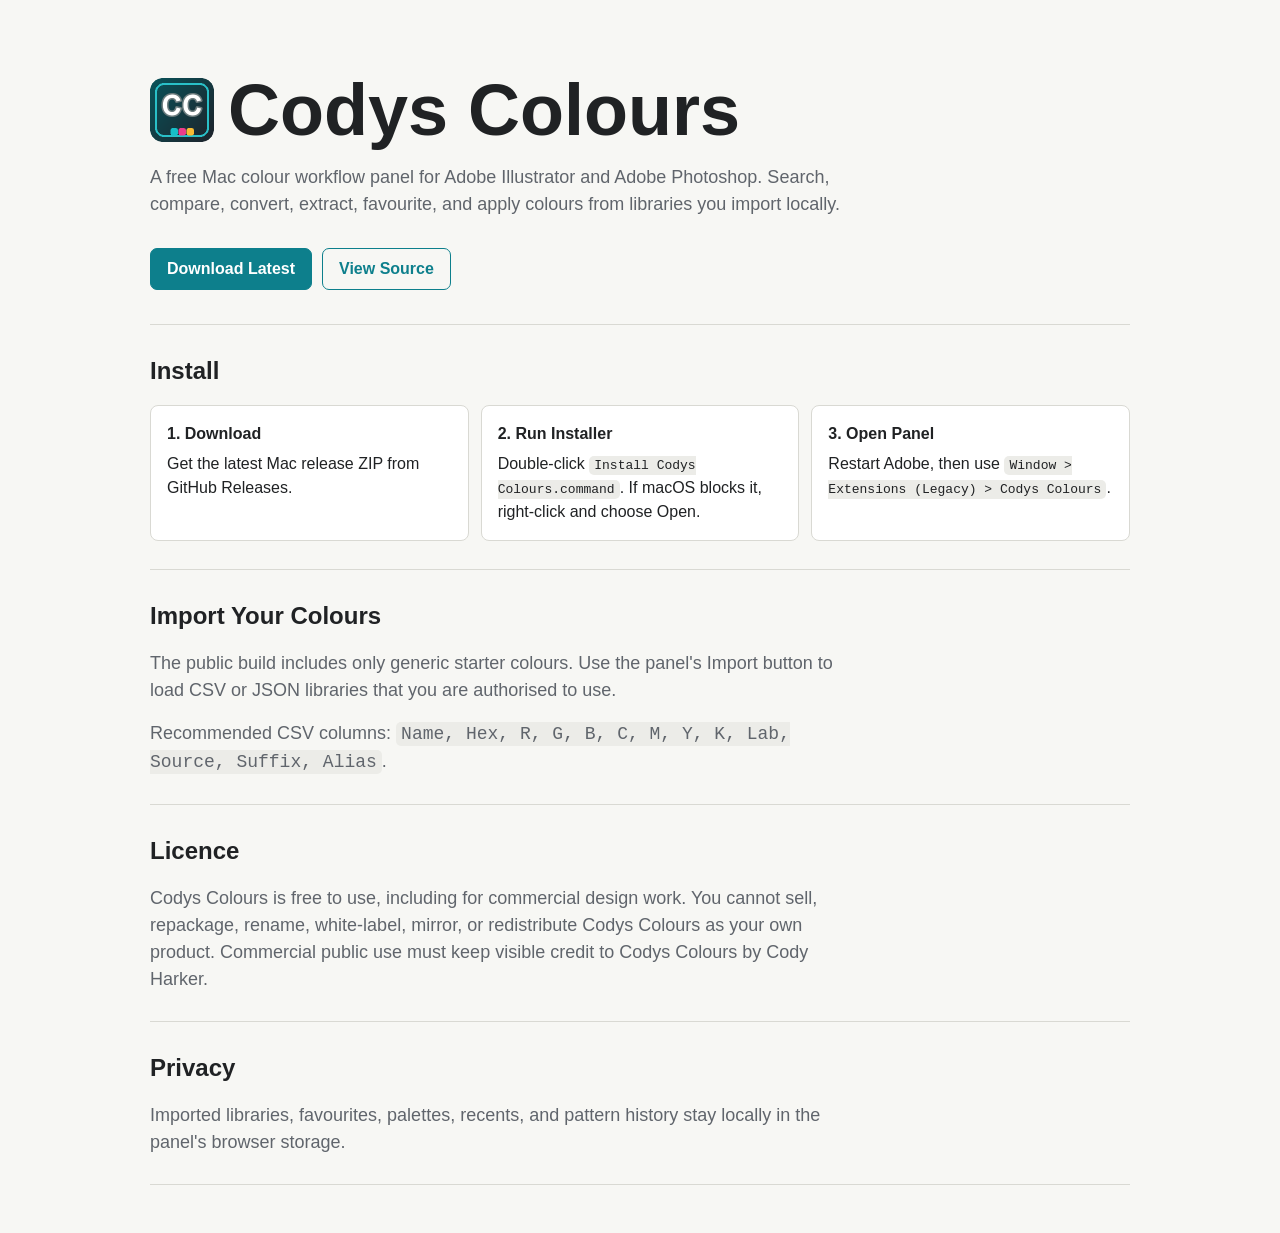
==== docs/index.html @ bc73c2c8 "Publish Codys Colours custom licensed release" ====
<!doctype html>
<html lang="en">
<head>
  <meta charset="utf-8">
  <meta name="viewport" content="width=device-width, initial-scale=1">
  <title>Codys Colours</title>
  <style>
    :root {
      --bg: #f7f7f4;
      --ink: #202224;
      --muted: #60656c;
      --accent: #0d7f8c;
      --line: #d9d9d3;
      --panel: #fff;
    }
    * { box-sizing: border-box; }
    body {
      margin: 0;
      background: var(--bg);
      color: var(--ink);
      font-family: -apple-system, BlinkMacSystemFont, "Segoe UI", sans-serif;
      line-height: 1.5;
    }
    main {
      width: min(980px, calc(100% - 32px));
      margin: 0 auto;
      padding: 48px 0;
    }
    header {
      display: grid;
      gap: 20px;
      padding: 28px 0 34px;
      border-bottom: 1px solid var(--line);
    }
    .brand {
      display: flex;
      align-items: center;
      gap: 14px;
    }
    .brand img {
      width: 64px;
      height: 64px;
      border-radius: 12px;
    }
    h1 {
      margin: 0;
      font-size: clamp(38px, 8vw, 72px);
      line-height: 0.95;
      letter-spacing: 0;
    }
    p {
      max-width: 720px;
      margin: 0;
      color: var(--muted);
      font-size: 18px;
    }
    .actions {
      display: flex;
      flex-wrap: wrap;
      gap: 10px;
      margin-top: 10px;
    }
    a.button {
      display: inline-flex;
      min-height: 42px;
      align-items: center;
      border: 1px solid var(--accent);
      border-radius: 7px;
      background: var(--accent);
      color: #fff;
      padding: 0 16px;
      text-decoration: none;
      font-weight: 700;
    }
    a.secondary {
      background: transparent;
      color: var(--accent);
    }
    section {
      display: grid;
      gap: 16px;
      padding: 28px 0;
      border-bottom: 1px solid var(--line);
    }
    h2 {
      margin: 0;
      font-size: 24px;
      letter-spacing: 0;
    }
    .grid {
      display: grid;
      grid-template-columns: repeat(auto-fit, minmax(220px, 1fr));
      gap: 12px;
    }
    .card {
      border: 1px solid var(--line);
      border-radius: 8px;
      background: var(--panel);
      padding: 16px;
    }
    .card strong {
      display: block;
      margin-bottom: 6px;
    }
    code {
      border-radius: 5px;
      background: #ecece8;
      padding: 2px 5px;
    }
  </style>
</head>
<body>
  <main>
    <header>
      <div class="brand">
        <img src="../extension/images/cc-icon-128.png" alt="">
        <h1>Codys Colours</h1>
      </div>
      <p>A free Mac colour workflow panel for Adobe Illustrator and Adobe Photoshop. Search, compare, convert, extract, favourite, and apply colours from libraries you import locally.</p>
      <div class="actions">
        <a class="button" href="https://github.com/thepianoboi-cmyk/Codys-Colours/releases/latest">Download Latest</a>
        <a class="button secondary" href="https://github.com/thepianoboi-cmyk/Codys-Colours">View Source</a>
      </div>
    </header>

    <section>
      <h2>Install</h2>
      <div class="grid">
        <div class="card"><strong>1. Download</strong>Get the latest Mac release ZIP from GitHub Releases.</div>
        <div class="card"><strong>2. Run Installer</strong>Double-click <code>Install Codys Colours.command</code>. If macOS blocks it, right-click and choose Open.</div>
        <div class="card"><strong>3. Open Panel</strong>Restart Adobe, then use <code>Window > Extensions (Legacy) > Codys Colours</code>.</div>
      </div>
    </section>

    <section>
      <h2>Import Your Colours</h2>
      <p>The public build includes only generic starter colours. Use the panel's Import button to load CSV or JSON libraries that you are authorised to use.</p>
      <p>Recommended CSV columns: <code>Name, Hex, R, G, B, C, M, Y, K, Lab, Source, Suffix, Alias</code>.</p>
    </section>

    <section>
      <h2>Licence</h2>
      <p>Codys Colours is free to use, including for commercial design work. You cannot sell, repackage, rename, white-label, mirror, or redistribute Codys Colours as your own product. Commercial public use must keep visible credit to Codys Colours by Cody Harker.</p>
    </section>

    <section>
      <h2>Privacy</h2>
      <p>Imported libraries, favourites, palettes, recents, and pattern history stay locally in the panel's browser storage.</p>
    </section>
  </main>
</body>
</html>
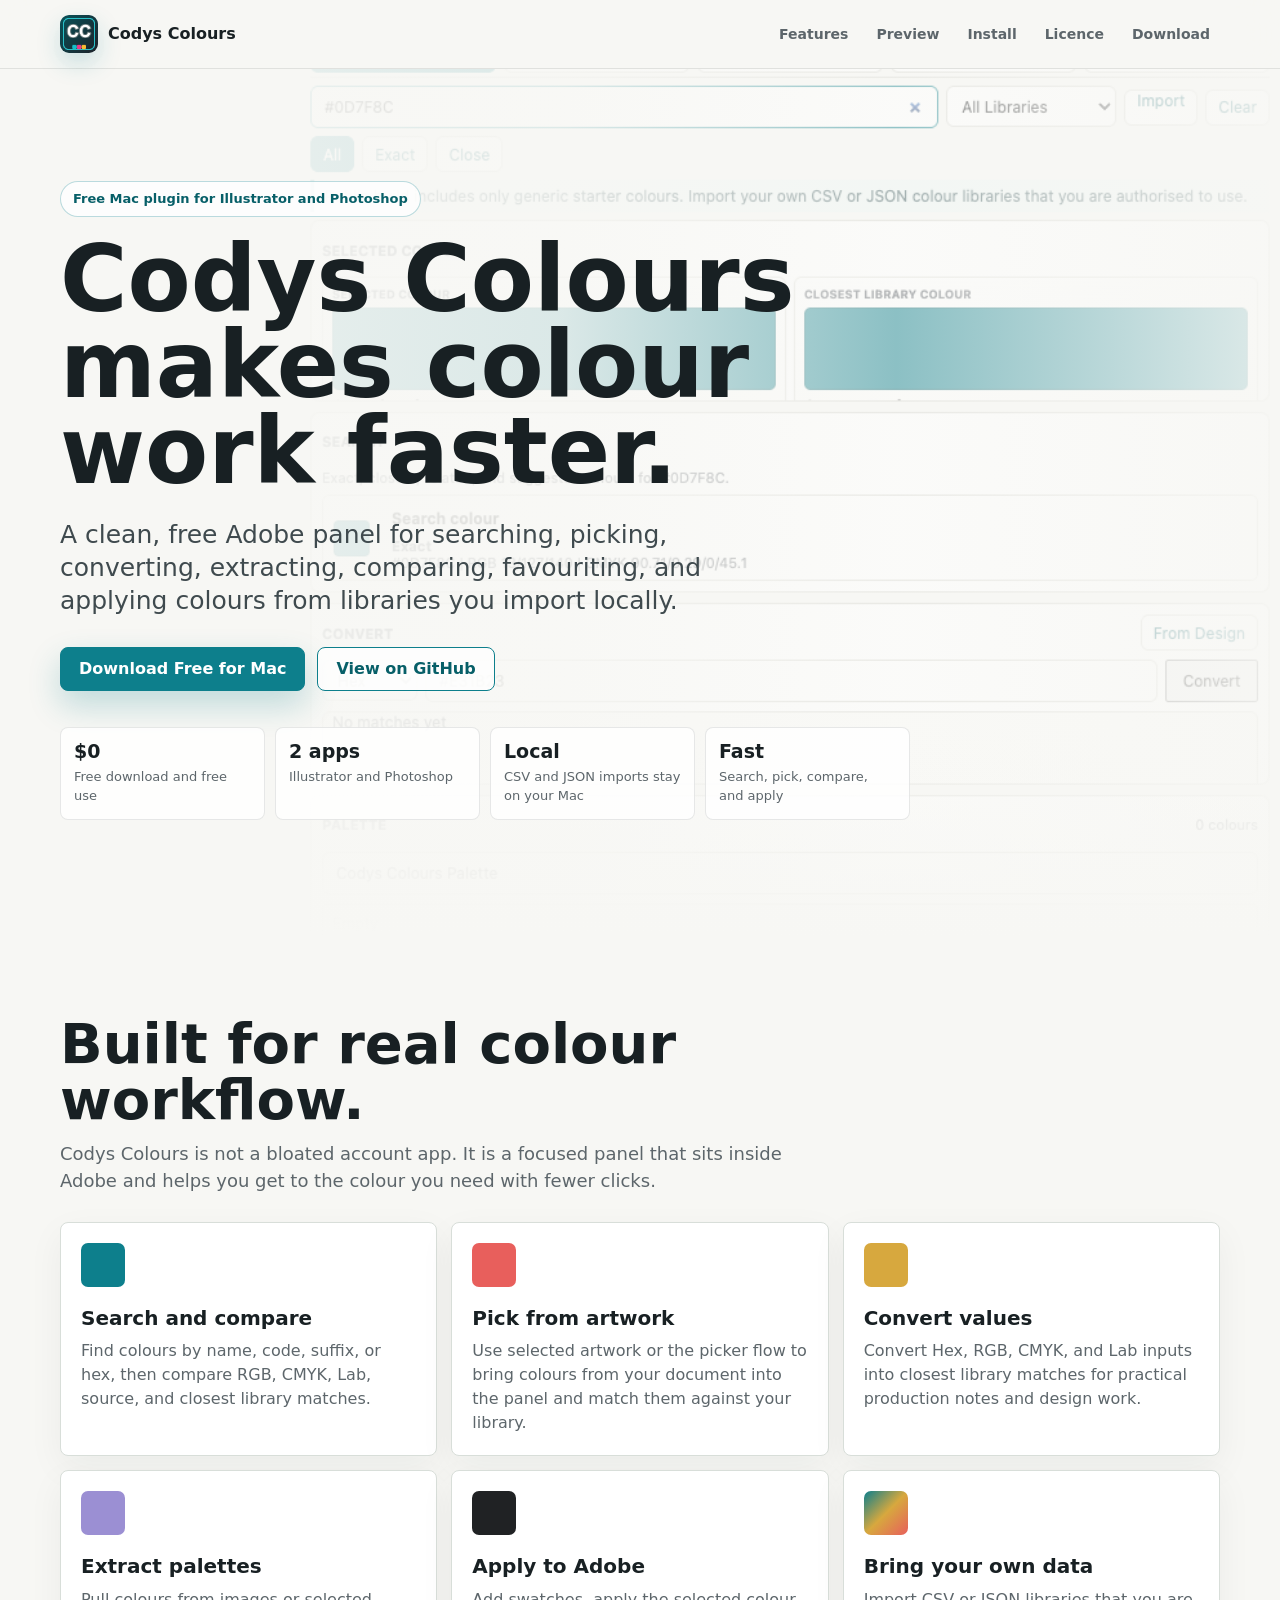
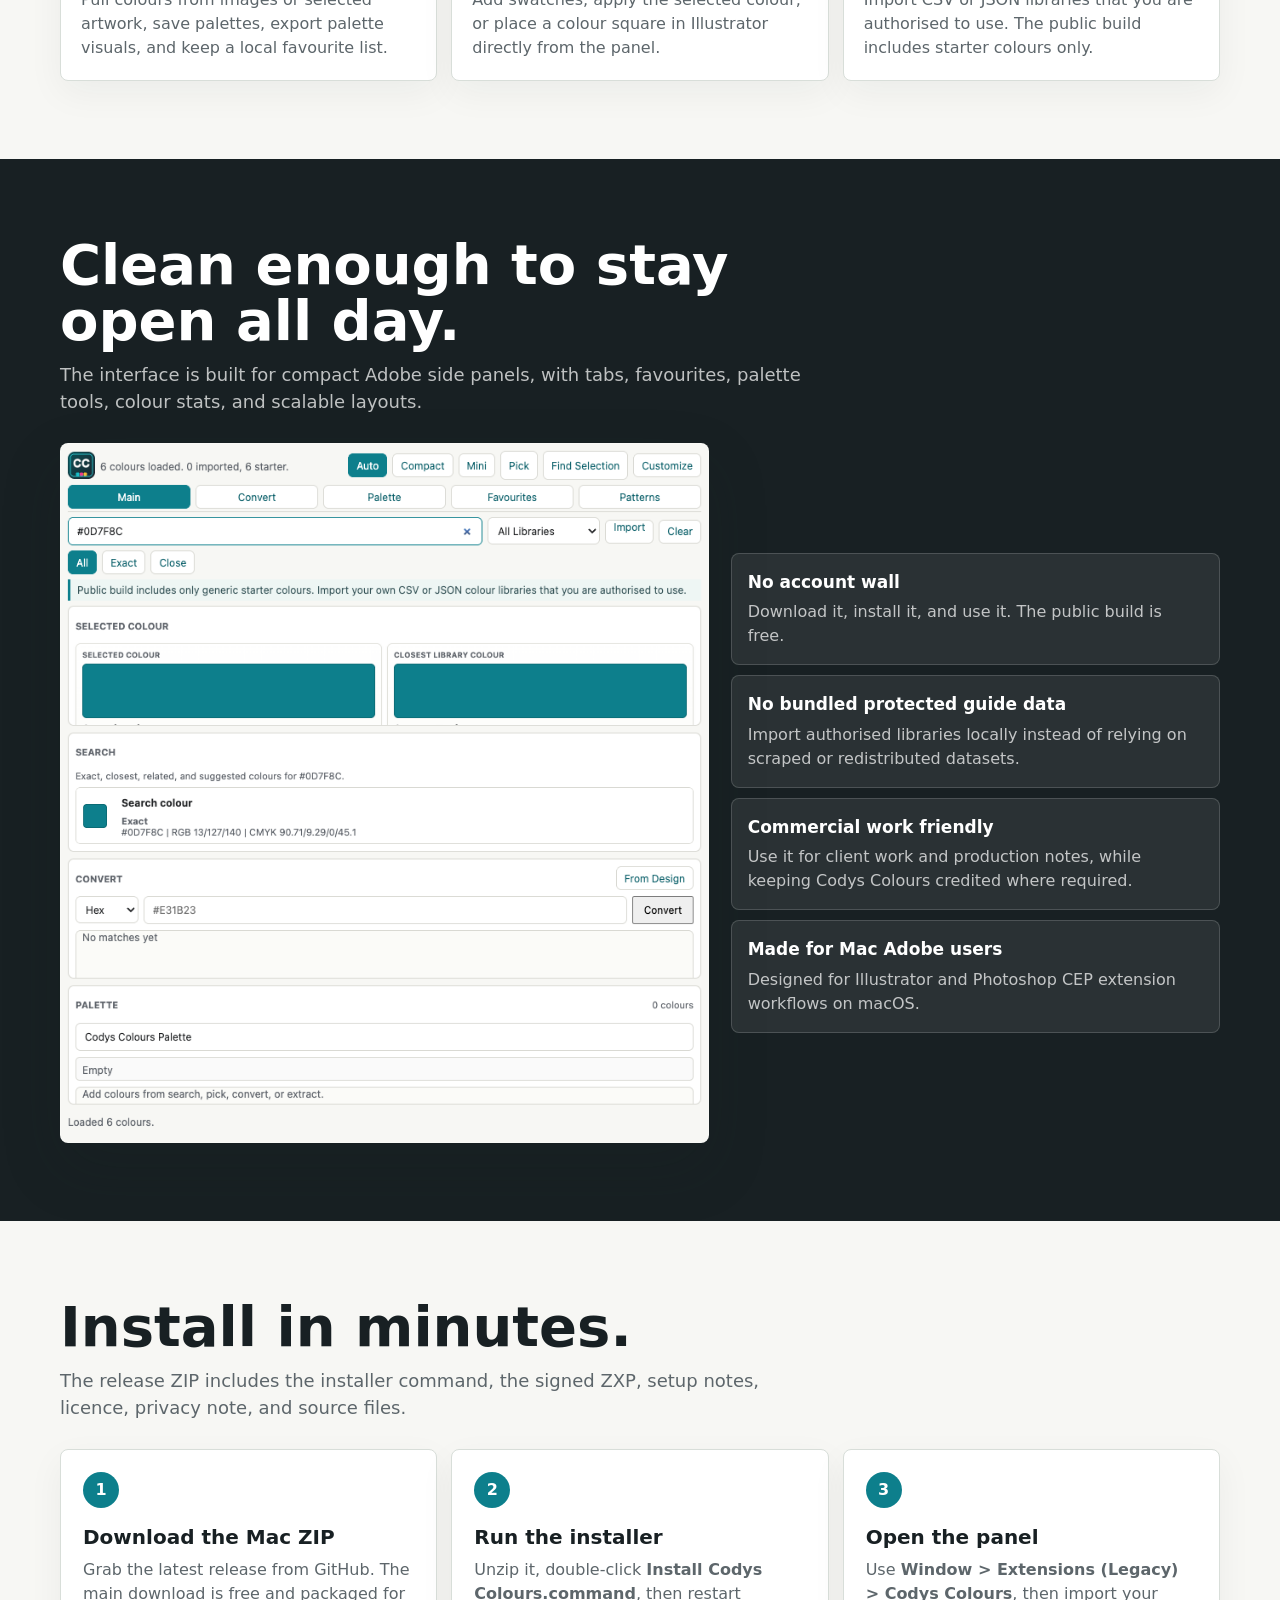
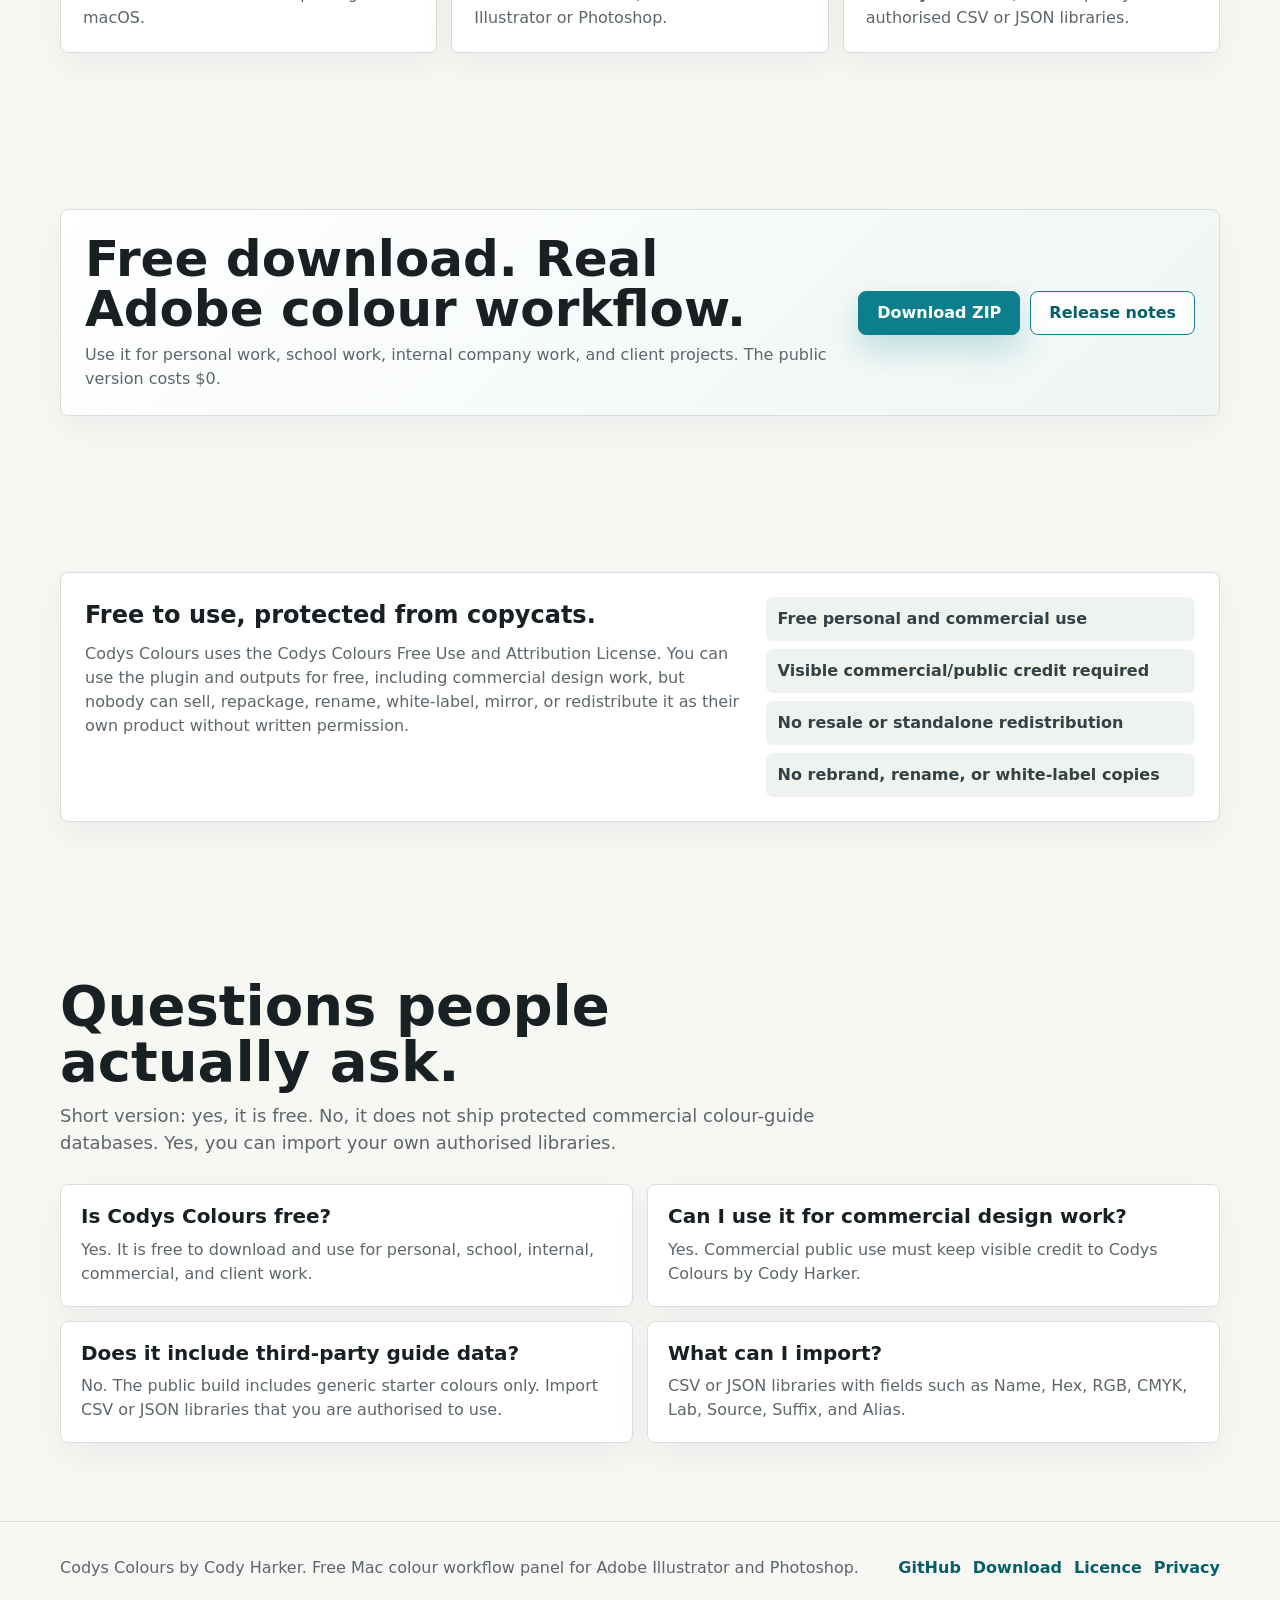
==== commit ca087980: "Redesign public website and add search metadata" ====
--- a/docs/index.html
+++ b/docs/index.html
@@ -3,150 +3,842 @@
 <head>
   <meta charset="utf-8">
   <meta name="viewport" content="width=device-width, initial-scale=1">
-  <title>Codys Colours</title>
+  <title>Codys Colours - Free Mac Colour Plugin for Illustrator and Photoshop</title>
+  <meta name="description" content="Codys Colours is a free Mac colour workflow panel for Adobe Illustrator and Photoshop. Search, pick, compare, convert, extract, palette, favourite, and import authorised CSV or JSON colour libraries.">
+  <meta name="robots" content="index, follow, max-image-preview:large">
+  <meta name="author" content="Cody Harker">
+  <link rel="canonical" href="https://thepianoboi-cmyk.github.io/Codys-Colours/">
+  <link rel="icon" href="assets/cc-icon-128.png">
+  <link rel="apple-touch-icon" href="assets/cc-icon-256.png">
+  <meta property="og:type" content="website">
+  <meta property="og:title" content="Codys Colours - Free Mac Colour Plugin">
+  <meta property="og:description" content="A free Mac colour workflow panel for Adobe Illustrator and Photoshop with search, pick, convert, extract, palette, favourites, and local CSV/JSON import.">
+  <meta property="og:url" content="https://thepianoboi-cmyk.github.io/Codys-Colours/">
+  <meta property="og:image" content="https://thepianoboi-cmyk.github.io/Codys-Colours/assets/codys-colours-panel-preview.png">
+  <meta name="twitter:card" content="summary_large_image">
+  <meta name="twitter:title" content="Codys Colours - Free Mac Colour Plugin">
+  <meta name="twitter:description" content="Free colour workflow panel for Adobe Illustrator and Photoshop on Mac. Import your own authorised colour libraries.">
+  <meta name="twitter:image" content="https://thepianoboi-cmyk.github.io/Codys-Colours/assets/codys-colours-panel-preview.png">
+  <script type="application/ld+json">
+  {
+    "@context": "https://schema.org",
+    "@type": "SoftwareApplication",
+    "name": "Codys Colours",
+    "applicationCategory": "DesignApplication",
+    "operatingSystem": "macOS",
+    "description": "Free Mac colour workflow panel for Adobe Illustrator and Adobe Photoshop. Search, pick, compare, convert, extract, palette, favourite, and import authorised CSV or JSON colour libraries.",
+    "url": "https://thepianoboi-cmyk.github.io/Codys-Colours/",
+    "downloadUrl": "https://github.com/thepianoboi-cmyk/Codys-Colours/releases/latest",
+    "softwareVersion": "1.0.1",
+    "license": "https://github.com/thepianoboi-cmyk/Codys-Colours/blob/main/LICENSE",
+    "author": {
+      "@type": "Person",
+      "name": "Cody Harker"
+    },
+    "offers": {
+      "@type": "Offer",
+      "price": "0",
+      "priceCurrency": "USD",
+      "availability": "https://schema.org/InStock"
+    }
+  }
+  </script>
+  <script type="application/ld+json">
+  {
+    "@context": "https://schema.org",
+    "@type": "FAQPage",
+    "mainEntity": [
+      {
+        "@type": "Question",
+        "name": "Is Codys Colours free?",
+        "acceptedAnswer": {
+          "@type": "Answer",
+          "text": "Yes. Codys Colours is free to download and use on Mac for personal, internal, educational, commercial, and client work."
+        }
+      },
+      {
+        "@type": "Question",
+        "name": "Does Codys Colours include commercial third-party colour guide data?",
+        "acceptedAnswer": {
+          "@type": "Answer",
+          "text": "No. The public build includes generic starter colours only. Users can import CSV or JSON colour libraries that they are authorised to use."
+        }
+      },
+      {
+        "@type": "Question",
+        "name": "Which Adobe apps does Codys Colours support?",
+        "acceptedAnswer": {
+          "@type": "Answer",
+          "text": "Codys Colours is a Mac CEP panel for Adobe Illustrator and Adobe Photoshop."
+        }
+      }
+    ]
+  }
+  </script>
   <style>
     :root {
-      --bg: #f7f7f4;
-      --ink: #202224;
-      --muted: #60656c;
-      --accent: #0d7f8c;
-      --line: #d9d9d3;
-      --panel: #fff;
-    }
-    * { box-sizing: border-box; }
+      --ink: #182023;
+      --muted: #5d666b;
+      --line: #d8ded9;
+      --paper: #f7f7f4;
+      --panel: #ffffff;
+      --teal: #0d7f8c;
+      --teal-dark: #075f68;
+      --coral: #e85f5c;
+      --gold: #d7a83e;
+      --lavender: #9b8fd3;
+      --shadow: 0 24px 60px rgba(24, 32, 35, 0.18);
+    }
+
+    * {
+      box-sizing: border-box;
+    }
+
+    html {
+      scroll-behavior: smooth;
+    }
+
     body {
       margin: 0;
-      background: var(--bg);
+      background: var(--paper);
       color: var(--ink);
-      font-family: -apple-system, BlinkMacSystemFont, "Segoe UI", sans-serif;
+      font-family: Inter, ui-sans-serif, system-ui, -apple-system, BlinkMacSystemFont, "Segoe UI", sans-serif;
       line-height: 1.5;
     }
-    main {
-      width: min(980px, calc(100% - 32px));
+
+    img {
+      display: block;
+      max-width: 100%;
+    }
+
+    a {
+      color: inherit;
+    }
+
+    .siteShell {
+      min-height: 100vh;
+      overflow: hidden;
+    }
+
+    .nav {
+      position: sticky;
+      z-index: 20;
+      top: 0;
+      border-bottom: 1px solid rgba(24, 32, 35, 0.1);
+      background: rgba(247, 247, 244, 0.92);
+      backdrop-filter: blur(18px);
+    }
+
+    .navInner,
+    .sectionInner {
+      width: min(1160px, calc(100% - 32px));
       margin: 0 auto;
-      padding: 48px 0;
-    }
-    header {
-      display: grid;
-      gap: 20px;
-      padding: 28px 0 34px;
-      border-bottom: 1px solid var(--line);
-    }
+    }
+
+    .navInner {
+      display: flex;
+      min-height: 68px;
+      align-items: center;
+      justify-content: space-between;
+      gap: 16px;
+    }
+
     .brand {
+      display: inline-flex;
+      min-width: 0;
+      align-items: center;
+      gap: 10px;
+      text-decoration: none;
+    }
+
+    .brand img {
+      width: 38px;
+      height: 38px;
+      border-radius: 9px;
+      box-shadow: 0 10px 24px rgba(13, 127, 140, 0.2);
+    }
+
+    .brand span {
+      overflow: hidden;
+      font-weight: 800;
+      letter-spacing: 0;
+      text-overflow: ellipsis;
+      white-space: nowrap;
+    }
+
+    .navLinks {
       display: flex;
       align-items: center;
-      gap: 14px;
-    }
-    .brand img {
-      width: 64px;
-      height: 64px;
-      border-radius: 12px;
-    }
+      gap: 8px;
+    }
+
+    .navLinks a {
+      border-radius: 7px;
+      color: var(--muted);
+      padding: 8px 10px;
+      text-decoration: none;
+      font-size: 14px;
+      font-weight: 650;
+    }
+
+    .navLinks a:hover {
+      background: #eef3ef;
+      color: var(--ink);
+    }
+
+    .button {
+      display: inline-flex;
+      min-height: 44px;
+      align-items: center;
+      justify-content: center;
+      gap: 8px;
+      border: 1px solid var(--teal);
+      border-radius: 8px;
+      background: var(--teal);
+      color: #ffffff;
+      padding: 0 18px;
+      text-decoration: none;
+      font-weight: 800;
+      box-shadow: 0 14px 32px rgba(13, 127, 140, 0.24);
+      transition: transform 160ms ease, box-shadow 160ms ease, background-color 160ms ease;
+    }
+
+    .button:hover {
+      background: var(--teal-dark);
+      box-shadow: 0 18px 38px rgba(13, 127, 140, 0.28);
+      transform: translateY(-2px);
+    }
+
+    .button.secondary {
+      background: rgba(255, 255, 255, 0.78);
+      color: var(--teal-dark);
+      box-shadow: none;
+    }
+
+    .button.secondary:hover {
+      background: #ffffff;
+    }
+
+    .hero {
+      position: relative;
+      min-height: 760px;
+      display: flex;
+      align-items: flex-end;
+      isolation: isolate;
+      background:
+        linear-gradient(90deg, rgba(247, 247, 244, 0.98) 0%, rgba(247, 247, 244, 0.88) 44%, rgba(247, 247, 244, 0.54) 70%, rgba(247, 247, 244, 0.9) 100%),
+        url("assets/codys-colours-panel-preview.png") center right / min(980px, 92vw) auto no-repeat;
+    }
+
+    .hero::after {
+      content: "";
+      position: absolute;
+      inset: auto 0 0;
+      z-index: -1;
+      height: 210px;
+      background: linear-gradient(180deg, rgba(247, 247, 244, 0), var(--paper));
+    }
+
+    .heroContent {
+      width: min(1160px, calc(100% - 32px));
+      margin: 0 auto;
+      padding: 112px 0 118px;
+    }
+
+    .eyebrow {
+      display: inline-flex;
+      align-items: center;
+      gap: 8px;
+      border: 1px solid rgba(13, 127, 140, 0.28);
+      border-radius: 999px;
+      background: rgba(255, 255, 255, 0.78);
+      color: var(--teal-dark);
+      padding: 7px 12px;
+      font-size: 13px;
+      font-weight: 800;
+    }
+
+    h1,
+    h2,
+    h3,
+    p {
+      margin: 0;
+    }
+
     h1 {
-      margin: 0;
-      font-size: clamp(38px, 8vw, 72px);
-      line-height: 0.95;
+      max-width: 760px;
+      margin-top: 20px;
+      font-size: clamp(48px, 8vw, 92px);
+      line-height: 0.94;
       letter-spacing: 0;
     }
-    p {
-      max-width: 720px;
-      margin: 0;
+
+    .heroLead {
+      max-width: 650px;
+      margin-top: 22px;
+      color: #3f4a4e;
+      font-size: clamp(19px, 2.4vw, 25px);
+      line-height: 1.32;
+    }
+
+    .heroActions {
+      display: flex;
+      flex-wrap: wrap;
+      gap: 12px;
+      margin-top: 30px;
+    }
+
+    .proofStrip {
+      display: grid;
+      grid-template-columns: repeat(4, minmax(0, 1fr));
+      gap: 10px;
+      max-width: 850px;
+      margin-top: 36px;
+    }
+
+    .proof {
+      border: 1px solid rgba(24, 32, 35, 0.1);
+      border-radius: 8px;
+      background: rgba(255, 255, 255, 0.82);
+      padding: 13px;
+    }
+
+    .proof strong {
+      display: block;
+      font-size: 19px;
+      line-height: 1.1;
+    }
+
+    .proof span {
+      display: block;
+      margin-top: 5px;
+      color: var(--muted);
+      font-size: 13px;
+    }
+
+    section {
+      padding: 78px 0;
+    }
+
+    .sectionHeader {
+      display: grid;
+      gap: 12px;
+      max-width: 760px;
+      margin-bottom: 28px;
+    }
+
+    .sectionHeader h2 {
+      font-size: clamp(32px, 5vw, 56px);
+      line-height: 1;
+      letter-spacing: 0;
+    }
+
+    .sectionHeader p {
       color: var(--muted);
       font-size: 18px;
     }
-    .actions {
-      display: flex;
-      flex-wrap: wrap;
-      gap: 10px;
-      margin-top: 10px;
-    }
-    a.button {
-      display: inline-flex;
-      min-height: 42px;
-      align-items: center;
-      border: 1px solid var(--accent);
-      border-radius: 7px;
-      background: var(--accent);
-      color: #fff;
-      padding: 0 16px;
-      text-decoration: none;
-      font-weight: 700;
-    }
-    a.secondary {
-      background: transparent;
-      color: var(--accent);
-    }
-    section {
-      display: grid;
-      gap: 16px;
-      padding: 28px 0;
-      border-bottom: 1px solid var(--line);
-    }
-    h2 {
-      margin: 0;
-      font-size: 24px;
-      letter-spacing: 0;
-    }
-    .grid {
-      display: grid;
-      grid-template-columns: repeat(auto-fit, minmax(220px, 1fr));
-      gap: 12px;
-    }
-    .card {
+
+    .featureGrid {
+      display: grid;
+      grid-template-columns: repeat(3, minmax(0, 1fr));
+      gap: 14px;
+    }
+
+    .feature,
+    .step,
+    .licencePanel,
+    .downloadPanel,
+    .faqItem {
       border: 1px solid var(--line);
       border-radius: 8px;
       background: var(--panel);
+      box-shadow: 0 12px 36px rgba(24, 32, 35, 0.05);
+    }
+
+    .feature {
+      min-height: 190px;
+      padding: 20px;
+    }
+
+    .featureMark {
+      width: 44px;
+      height: 44px;
+      border-radius: 7px;
+      margin-bottom: 20px;
+      background: var(--teal);
+    }
+
+    .feature:nth-child(2) .featureMark {
+      background: var(--coral);
+    }
+
+    .feature:nth-child(3) .featureMark {
+      background: var(--gold);
+    }
+
+    .feature:nth-child(4) .featureMark {
+      background: var(--lavender);
+    }
+
+    .feature:nth-child(5) .featureMark {
+      background: #202224;
+    }
+
+    .feature:nth-child(6) .featureMark {
+      background: linear-gradient(135deg, var(--teal), var(--gold), var(--coral));
+    }
+
+    .feature h3,
+    .step h3,
+    .faqItem h3 {
+      font-size: 20px;
+      line-height: 1.18;
+    }
+
+    .feature p,
+    .step p,
+    .faqItem p,
+    .licencePanel p,
+    .downloadPanel p {
+      margin-top: 9px;
+      color: var(--muted);
+    }
+
+    .showcase {
+      background: #182023;
+      color: #ffffff;
+    }
+
+    .showcase .sectionHeader p {
+      color: rgba(255, 255, 255, 0.72);
+    }
+
+    .showcaseGrid {
+      display: grid;
+      grid-template-columns: minmax(0, 1.14fr) minmax(280px, 0.86fr);
+      gap: 22px;
+      align-items: center;
+    }
+
+    .screenshotWrap {
+      overflow: hidden;
+      border: 1px solid rgba(255, 255, 255, 0.2);
+      border-radius: 8px;
+      background: #f7f7f4;
+      box-shadow: var(--shadow);
+    }
+
+    .screenshotWrap img {
+      width: 100%;
+    }
+
+    .benefitList {
+      display: grid;
+      gap: 10px;
+    }
+
+    .benefit {
+      border: 1px solid rgba(255, 255, 255, 0.16);
+      border-radius: 8px;
+      background: rgba(255, 255, 255, 0.08);
       padding: 16px;
     }
-    .card strong {
+
+    .benefit strong {
       display: block;
-      margin-bottom: 6px;
-    }
-    code {
-      border-radius: 5px;
-      background: #ecece8;
-      padding: 2px 5px;
+      font-size: 17px;
+    }
+
+    .benefit span {
+      display: block;
+      margin-top: 5px;
+      color: rgba(255, 255, 255, 0.72);
+    }
+
+    .stepsGrid {
+      display: grid;
+      grid-template-columns: repeat(3, minmax(0, 1fr));
+      gap: 14px;
+    }
+
+    .step {
+      padding: 22px;
+    }
+
+    .stepNumber {
+      display: inline-flex;
+      width: 36px;
+      height: 36px;
+      align-items: center;
+      justify-content: center;
+      border-radius: 999px;
+      background: var(--teal);
+      color: #ffffff;
+      font-weight: 900;
+      margin-bottom: 18px;
+    }
+
+    .downloadPanel {
+      display: grid;
+      grid-template-columns: minmax(0, 1fr) auto;
+      gap: 18px;
+      align-items: center;
+      padding: 24px;
+      background: linear-gradient(135deg, #ffffff, #eef6f4);
+    }
+
+    .downloadPanel h2 {
+      font-size: clamp(30px, 4vw, 50px);
+      line-height: 1;
+    }
+
+    .downloadActions {
+      display: flex;
+      flex-wrap: wrap;
+      justify-content: flex-end;
+      gap: 10px;
+    }
+
+    .licencePanel {
+      display: grid;
+      grid-template-columns: minmax(0, 1fr) minmax(260px, 0.65fr);
+      gap: 20px;
+      align-items: start;
+      padding: 24px;
+    }
+
+    .licenceList {
+      display: grid;
+      gap: 8px;
+      margin: 0;
+      padding: 0;
+      list-style: none;
+    }
+
+    .licenceList li {
+      border-radius: 7px;
+      background: #eef3ef;
+      padding: 10px 12px;
+      color: #334044;
+      font-weight: 650;
+    }
+
+    .faqGrid {
+      display: grid;
+      grid-template-columns: repeat(2, minmax(0, 1fr));
+      gap: 14px;
+    }
+
+    .faqItem {
+      padding: 20px;
+    }
+
+    .footer {
+      border-top: 1px solid var(--line);
+      padding: 34px 0;
+      color: var(--muted);
+    }
+
+    .footerInner {
+      display: flex;
+      align-items: center;
+      justify-content: space-between;
+      gap: 16px;
+    }
+
+    .footerLinks {
+      display: flex;
+      flex-wrap: wrap;
+      gap: 12px;
+    }
+
+    .footer a {
+      color: var(--teal-dark);
+      font-weight: 700;
+      text-decoration: none;
+    }
+
+    @media (max-width: 880px) {
+      .navInner {
+        flex-wrap: wrap;
+        padding: 10px 0;
+      }
+
+      .navLinks {
+        display: grid;
+        width: 100%;
+        grid-template-columns: repeat(3, minmax(0, 1fr));
+        gap: 4px;
+      }
+
+      .navLinks a {
+        overflow: hidden;
+        padding: 7px 4px;
+        text-align: center;
+        text-overflow: ellipsis;
+        white-space: nowrap;
+      }
+
+      .hero {
+        min-height: 820px;
+        align-items: flex-start;
+        background:
+          linear-gradient(180deg, rgba(247, 247, 244, 0.98) 0%, rgba(247, 247, 244, 0.94) 52%, rgba(247, 247, 244, 0.72) 100%),
+          url("assets/codys-colours-panel-preview.png") center bottom 30px / min(720px, 110vw) auto no-repeat;
+      }
+
+      .heroContent {
+        padding-top: 56px;
+      }
+
+      .proofStrip,
+      .featureGrid,
+      .showcaseGrid,
+      .stepsGrid,
+      .faqGrid,
+      .licencePanel,
+      .downloadPanel {
+        grid-template-columns: 1fr;
+      }
+
+      .downloadActions {
+        justify-content: flex-start;
+      }
+    }
+
+    @media (max-width: 560px) {
+      .navInner,
+      .sectionInner,
+      .heroContent {
+        width: min(100% - 24px, 1160px);
+      }
+
+      .hero {
+        min-height: 790px;
+      }
+
+      h1 {
+        font-size: clamp(42px, 14vw, 64px);
+      }
+
+      .heroLead {
+        font-size: 18px;
+      }
+
+      .proofStrip {
+        grid-template-columns: 1fr 1fr;
+      }
+
+      section {
+        padding: 58px 0;
+      }
+
+      .button {
+        width: 100%;
+      }
+
+      .footerInner {
+        align-items: flex-start;
+        flex-direction: column;
+      }
     }
   </style>
 </head>
 <body>
-  <main>
-    <header>
-      <div class="brand">
-        <img src="../extension/images/cc-icon-128.png" alt="">
-        <h1>Codys Colours</h1>
+  <div class="siteShell">
+    <nav class="nav" aria-label="Main navigation">
+      <div class="navInner">
+        <a class="brand" href="#top" aria-label="Codys Colours home">
+          <img src="assets/cc-icon-128.png" alt="">
+          <span>Codys Colours</span>
+        </a>
+        <div class="navLinks">
+          <a href="#features">Features</a>
+          <a href="#preview">Preview</a>
+          <a href="#install">Install</a>
+          <a href="#licence">Licence</a>
+          <a href="https://github.com/thepianoboi-cmyk/Codys-Colours/releases/latest">Download</a>
+        </div>
       </div>
-      <p>A free Mac colour workflow panel for Adobe Illustrator and Adobe Photoshop. Search, compare, convert, extract, favourite, and apply colours from libraries you import locally.</p>
-      <div class="actions">
-        <a class="button" href="https://github.com/thepianoboi-cmyk/Codys-Colours/releases/latest">Download Latest</a>
-        <a class="button secondary" href="https://github.com/thepianoboi-cmyk/Codys-Colours">View Source</a>
+    </nav>
+
+    <header id="top" class="hero">
+      <div class="heroContent">
+        <span class="eyebrow">Free Mac plugin for Illustrator and Photoshop</span>
+        <h1>Codys Colours makes colour work faster.</h1>
+        <p class="heroLead">A clean, free Adobe panel for searching, picking, converting, extracting, comparing, favouriting, and applying colours from libraries you import locally.</p>
+        <div class="heroActions">
+          <a class="button" href="https://github.com/thepianoboi-cmyk/Codys-Colours/releases/download/v1.0.1/Codys-Colours-Mac-v1.0.1.zip">Download Free for Mac</a>
+          <a class="button secondary" href="https://github.com/thepianoboi-cmyk/Codys-Colours">View on GitHub</a>
+        </div>
+        <div class="proofStrip" aria-label="Codys Colours highlights">
+          <div class="proof"><strong>$0</strong><span>Free download and free use</span></div>
+          <div class="proof"><strong>2 apps</strong><span>Illustrator and Photoshop</span></div>
+          <div class="proof"><strong>Local</strong><span>CSV and JSON imports stay on your Mac</span></div>
+          <div class="proof"><strong>Fast</strong><span>Search, pick, compare, and apply</span></div>
+        </div>
       </div>
     </header>
 
-    <section>
-      <h2>Install</h2>
-      <div class="grid">
-        <div class="card"><strong>1. Download</strong>Get the latest Mac release ZIP from GitHub Releases.</div>
-        <div class="card"><strong>2. Run Installer</strong>Double-click <code>Install Codys Colours.command</code>. If macOS blocks it, right-click and choose Open.</div>
-        <div class="card"><strong>3. Open Panel</strong>Restart Adobe, then use <code>Window > Extensions (Legacy) > Codys Colours</code>.</div>
+    <main>
+      <section id="features">
+        <div class="sectionInner">
+          <div class="sectionHeader">
+            <h2>Built for real colour workflow.</h2>
+            <p>Codys Colours is not a bloated account app. It is a focused panel that sits inside Adobe and helps you get to the colour you need with fewer clicks.</p>
+          </div>
+          <div class="featureGrid">
+            <article class="feature">
+              <div class="featureMark"></div>
+              <h3>Search and compare</h3>
+              <p>Find colours by name, code, suffix, or hex, then compare RGB, CMYK, Lab, source, and closest library matches.</p>
+            </article>
+            <article class="feature">
+              <div class="featureMark"></div>
+              <h3>Pick from artwork</h3>
+              <p>Use selected artwork or the picker flow to bring colours from your document into the panel and match them against your library.</p>
+            </article>
+            <article class="feature">
+              <div class="featureMark"></div>
+              <h3>Convert values</h3>
+              <p>Convert Hex, RGB, CMYK, and Lab inputs into closest library matches for practical production notes and design work.</p>
+            </article>
+            <article class="feature">
+              <div class="featureMark"></div>
+              <h3>Extract palettes</h3>
+              <p>Pull colours from images or selected artwork, save palettes, export palette visuals, and keep a local favourite list.</p>
+            </article>
+            <article class="feature">
+              <div class="featureMark"></div>
+              <h3>Apply to Adobe</h3>
+              <p>Add swatches, apply the selected colour, or place a colour square in Illustrator directly from the panel.</p>
+            </article>
+            <article class="feature">
+              <div class="featureMark"></div>
+              <h3>Bring your own data</h3>
+              <p>Import CSV or JSON libraries that you are authorised to use. The public build includes starter colours only.</p>
+            </article>
+          </div>
+        </div>
+      </section>
+
+      <section id="preview" class="showcase">
+        <div class="sectionInner">
+          <div class="sectionHeader">
+            <h2>Clean enough to stay open all day.</h2>
+            <p>The interface is built for compact Adobe side panels, with tabs, favourites, palette tools, colour stats, and scalable layouts.</p>
+          </div>
+          <div class="showcaseGrid">
+            <div class="screenshotWrap">
+              <img src="assets/codys-colours-panel-preview.png" alt="Codys Colours Adobe panel showing search, selected colour comparison, conversion, and palette controls">
+            </div>
+            <div class="benefitList">
+              <div class="benefit"><strong>No account wall</strong><span>Download it, install it, and use it. The public build is free.</span></div>
+              <div class="benefit"><strong>No bundled protected guide data</strong><span>Import authorised libraries locally instead of relying on scraped or redistributed datasets.</span></div>
+              <div class="benefit"><strong>Commercial work friendly</strong><span>Use it for client work and production notes, while keeping Codys Colours credited where required.</span></div>
+              <div class="benefit"><strong>Made for Mac Adobe users</strong><span>Designed for Illustrator and Photoshop CEP extension workflows on macOS.</span></div>
+            </div>
+          </div>
+        </div>
+      </section>
+
+      <section id="install">
+        <div class="sectionInner">
+          <div class="sectionHeader">
+            <h2>Install in minutes.</h2>
+            <p>The release ZIP includes the installer command, the signed ZXP, setup notes, licence, privacy note, and source files.</p>
+          </div>
+          <div class="stepsGrid">
+            <article class="step">
+              <span class="stepNumber">1</span>
+              <h3>Download the Mac ZIP</h3>
+              <p>Grab the latest release from GitHub. The main download is free and packaged for macOS.</p>
+            </article>
+            <article class="step">
+              <span class="stepNumber">2</span>
+              <h3>Run the installer</h3>
+              <p>Unzip it, double-click <strong>Install Codys Colours.command</strong>, then restart Illustrator or Photoshop.</p>
+            </article>
+            <article class="step">
+              <span class="stepNumber">3</span>
+              <h3>Open the panel</h3>
+              <p>Use <strong>Window &gt; Extensions (Legacy) &gt; Codys Colours</strong>, then import your authorised CSV or JSON libraries.</p>
+            </article>
+          </div>
+        </div>
+      </section>
+
+      <section id="download">
+        <div class="sectionInner">
+          <div class="downloadPanel">
+            <div>
+              <h2>Free download. Real Adobe colour workflow.</h2>
+              <p>Use it for personal work, school work, internal company work, and client projects. The public version costs $0.</p>
+            </div>
+            <div class="downloadActions">
+              <a class="button" href="https://github.com/thepianoboi-cmyk/Codys-Colours/releases/download/v1.0.1/Codys-Colours-Mac-v1.0.1.zip">Download ZIP</a>
+              <a class="button secondary" href="https://github.com/thepianoboi-cmyk/Codys-Colours/releases/tag/v1.0.1">Release notes</a>
+            </div>
+          </div>
+        </div>
+      </section>
+
+      <section id="licence">
+        <div class="sectionInner">
+          <div class="licencePanel">
+            <div>
+              <h2>Free to use, protected from copycats.</h2>
+              <p>Codys Colours uses the Codys Colours Free Use and Attribution License. You can use the plugin and outputs for free, including commercial design work, but nobody can sell, repackage, rename, white-label, mirror, or redistribute it as their own product without written permission.</p>
+            </div>
+            <ul class="licenceList">
+              <li>Free personal and commercial use</li>
+              <li>Visible commercial/public credit required</li>
+              <li>No resale or standalone redistribution</li>
+              <li>No rebrand, rename, or white-label copies</li>
+            </ul>
+          </div>
+        </div>
+      </section>
+
+      <section id="faq">
+        <div class="sectionInner">
+          <div class="sectionHeader">
+            <h2>Questions people actually ask.</h2>
+            <p>Short version: yes, it is free. No, it does not ship protected commercial colour-guide databases. Yes, you can import your own authorised libraries.</p>
+          </div>
+          <div class="faqGrid">
+            <article class="faqItem">
+              <h3>Is Codys Colours free?</h3>
+              <p>Yes. It is free to download and use for personal, school, internal, commercial, and client work.</p>
+            </article>
+            <article class="faqItem">
+              <h3>Can I use it for commercial design work?</h3>
+              <p>Yes. Commercial public use must keep visible credit to Codys Colours by Cody Harker.</p>
+            </article>
+            <article class="faqItem">
+              <h3>Does it include third-party guide data?</h3>
+              <p>No. The public build includes generic starter colours only. Import CSV or JSON libraries that you are authorised to use.</p>
+            </article>
+            <article class="faqItem">
+              <h3>What can I import?</h3>
+              <p>CSV or JSON libraries with fields such as Name, Hex, RGB, CMYK, Lab, Source, Suffix, and Alias.</p>
+            </article>
+          </div>
+        </div>
+      </section>
+    </main>
+
+    <footer class="footer">
+      <div class="sectionInner footerInner">
+        <p>Codys Colours by Cody Harker. Free Mac colour workflow panel for Adobe Illustrator and Photoshop.</p>
+        <div class="footerLinks">
+          <a href="https://github.com/thepianoboi-cmyk/Codys-Colours">GitHub</a>
+          <a href="https://github.com/thepianoboi-cmyk/Codys-Colours/releases/latest">Download</a>
+          <a href="https://github.com/thepianoboi-cmyk/Codys-Colours/blob/main/LICENSE">Licence</a>
+          <a href="https://github.com/thepianoboi-cmyk/Codys-Colours/blob/main/PRIVACY.md">Privacy</a>
+        </div>
       </div>
-    </section>
-
-    <section>
-      <h2>Import Your Colours</h2>
-      <p>The public build includes only generic starter colours. Use the panel's Import button to load CSV or JSON libraries that you are authorised to use.</p>
-      <p>Recommended CSV columns: <code>Name, Hex, R, G, B, C, M, Y, K, Lab, Source, Suffix, Alias</code>.</p>
-    </section>
-
-    <section>
-      <h2>Licence</h2>
-      <p>Codys Colours is free to use, including for commercial design work. You cannot sell, repackage, rename, white-label, mirror, or redistribute Codys Colours as your own product. Commercial public use must keep visible credit to Codys Colours by Cody Harker.</p>
-    </section>
-
-    <section>
-      <h2>Privacy</h2>
-      <p>Imported libraries, favourites, palettes, recents, and pattern history stay locally in the panel's browser storage.</p>
-    </section>
-  </main>
+    </footer>
+  </div>
 </body>
 </html>
